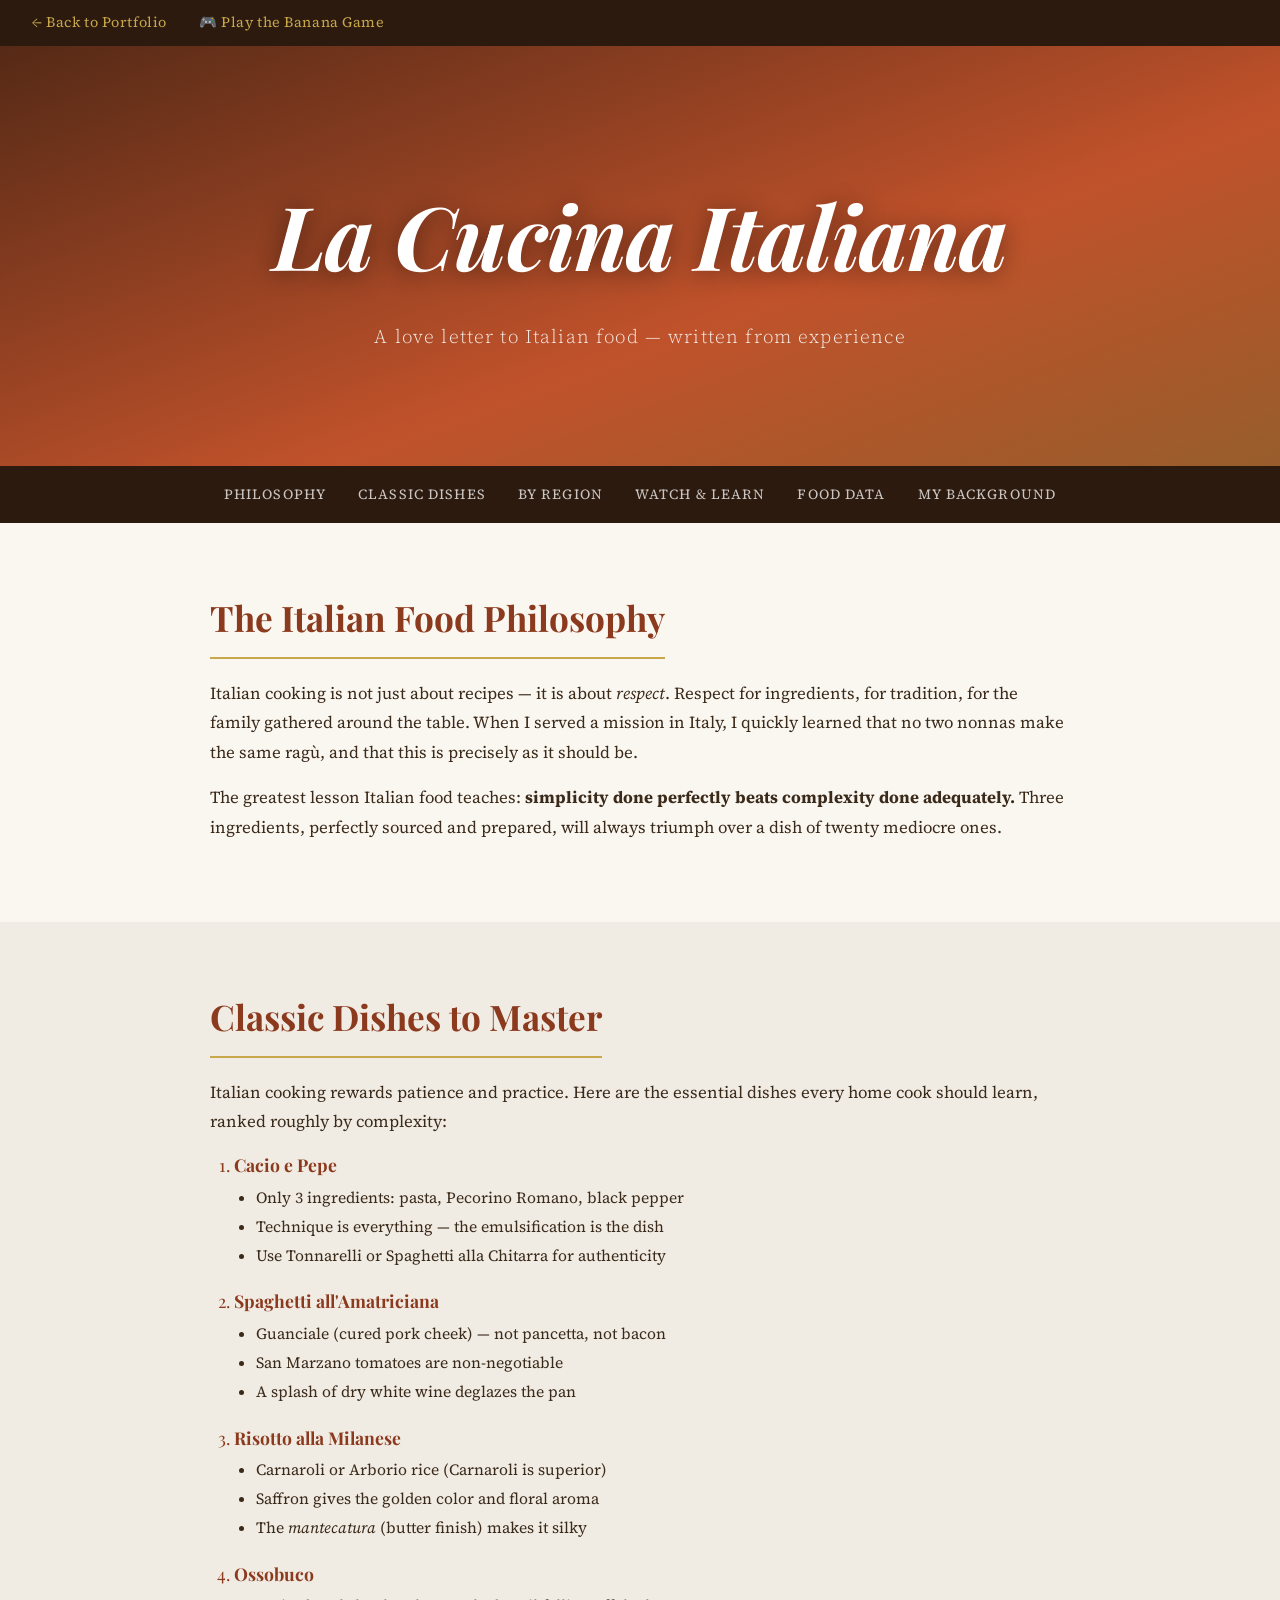
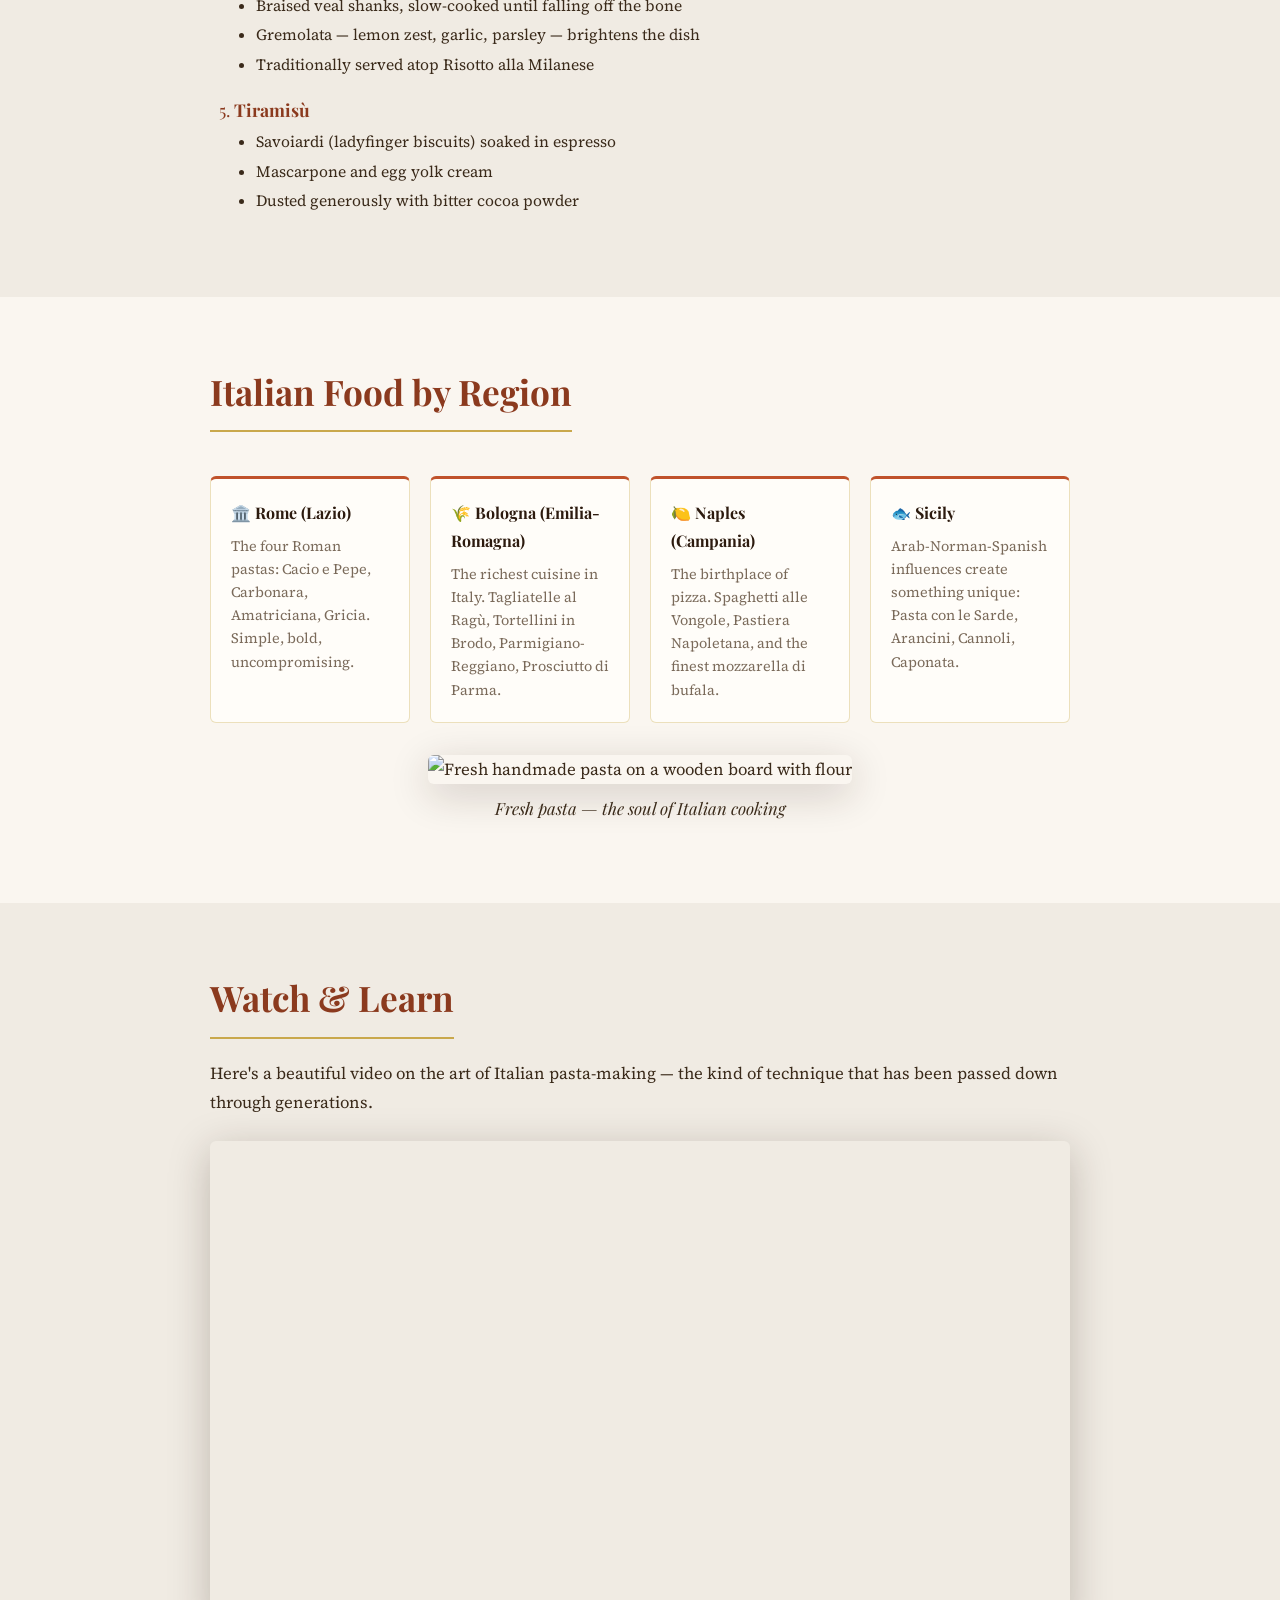
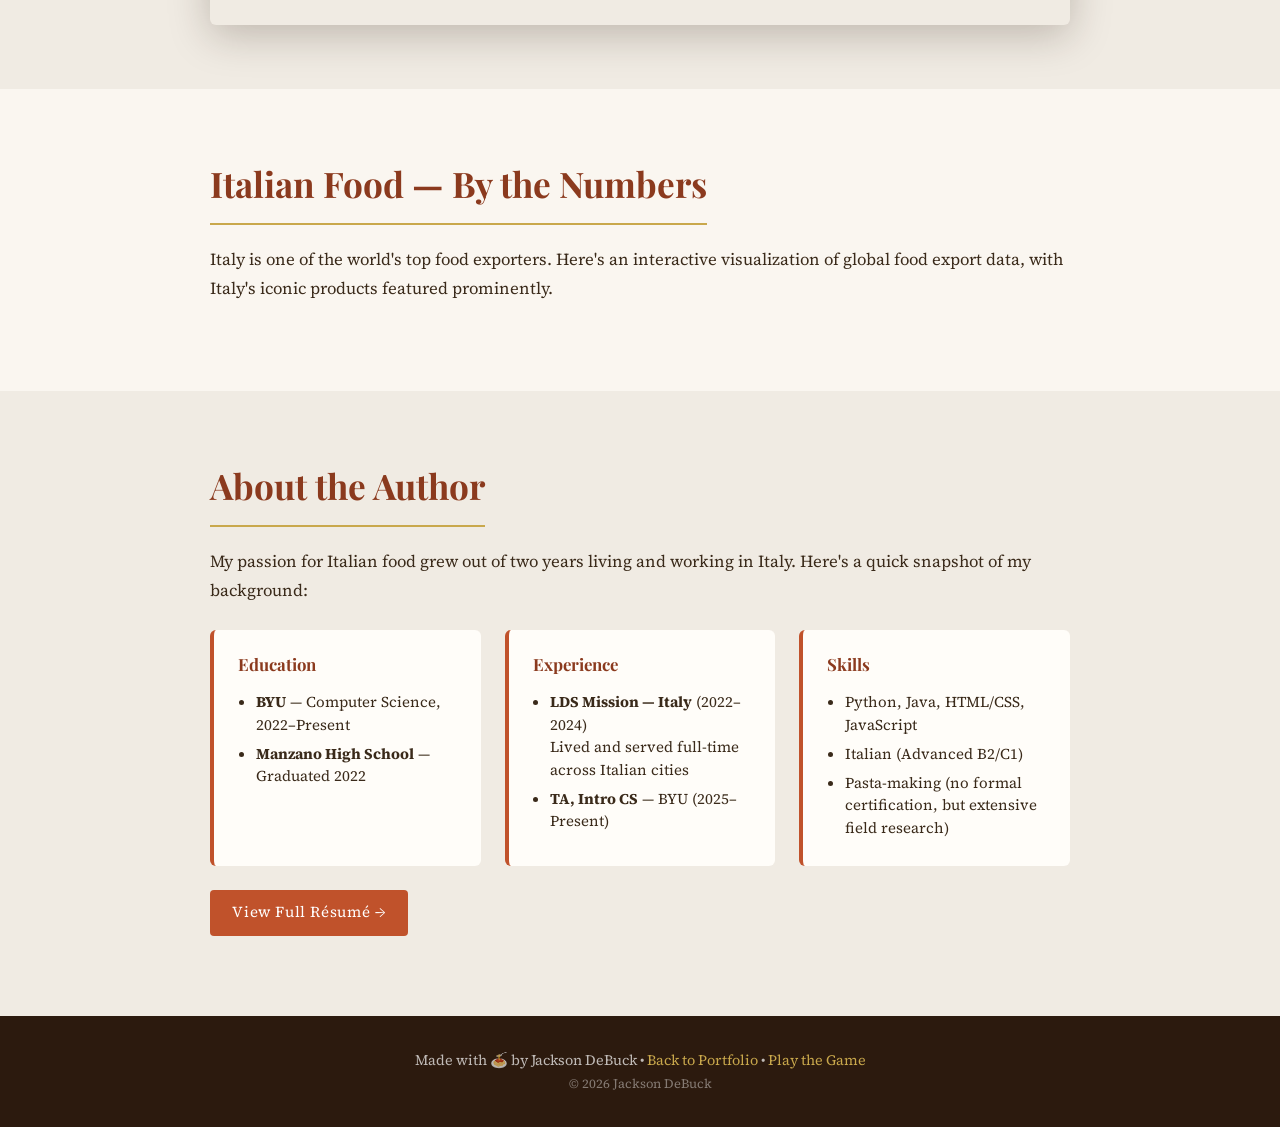
==== files/fromScratch.html @ c1f6c648 "Add files via upload" ====
<!DOCTYPE html>
<html lang="en">
<head>
    <meta charset="UTF-8">
    <meta name="viewport" content="width=device-width, initial-scale=1.0">
    <title>La Cucina Italiana — Jackson DeBuck</title>
    <link rel="stylesheet" href="myStyles.css" />
    <link href="https://fonts.googleapis.com/css2?family=Playfair+Display:ital,wght@0,400;0,700;1,400&family=Source+Serif+4:wght@300;400;600&display=swap" rel="stylesheet">
</head>
<body>

    <!-- ===== NAVIGATION (back to professional pages) ===== -->
    <div id="top-nav">
        <a href="index.html">← Back to Portfolio</a>
        <a href="game.html">🎮 Play the Banana Game</a>
    </div>

    <!-- ===== HERO ===== -->
    <div id="hero">
        <div id="hero-text">
            <h1>La Cucina Italiana</h1>
            <p class="hero-sub">A love letter to Italian food — written from experience</p>
        </div>
    </div>

    <!-- ===== ANCHOR NAVIGATION ===== -->
    <div id="anchor-nav">
        <a href="#philosophy">Philosophy</a>
        <a href="#dishes">Classic Dishes</a>
        <a href="#regions">By Region</a>
        <a href="#video">Watch & Learn</a>
        <a href="#data">Food Data</a>
        <a href="#resume-section">My Background</a>
    </div>

    <!-- ===== PHILOSOPHY SECTION ===== -->
    <div id="philosophy" class="content-section">
        <div class="section-inner">
            <h2>The Italian Food Philosophy</h2>
            <p>Italian cooking is not just about recipes — it is about <em>respect</em>. Respect for ingredients, for tradition, for the family gathered around the table. When I served a mission in Italy, I quickly learned that no two nonnas make the same ragù, and that this is precisely as it should be.</p>
            <p>The greatest lesson Italian food teaches: <strong>simplicity done perfectly beats complexity done adequately.</strong> Three ingredients, perfectly sourced and prepared, will always triumph over a dish of twenty mediocre ones.</p>

            <!-- ON-PAGE ANCHOR TARGET -->
            <a name="philosophy-anchor"></a>
        </div>
    </div>

    <!-- ===== CLASSIC DISHES — ordered list with embedded unordered list ===== -->
    <div id="dishes" class="content-section alt-bg">
        <div class="section-inner">
            <h2>Classic Dishes to Master</h2>
            <p>Italian cooking rewards patience and practice. Here are the essential dishes every home cook should learn, ranked roughly by complexity:</p>

            <ol class="main-list">
                <li>
                    <strong>Cacio e Pepe</strong>
                    <ul class="sub-list">
                        <li>Only 3 ingredients: pasta, Pecorino Romano, black pepper</li>
                        <li>Technique is everything — the emulsification is the dish</li>
                        <li>Use Tonnarelli or Spaghetti alla Chitarra for authenticity</li>
                    </ul>
                </li>
                <li>
                    <strong>Spaghetti all'Amatriciana</strong>
                    <ul class="sub-list">
                        <li>Guanciale (cured pork cheek) — not pancetta, not bacon</li>
                        <li>San Marzano tomatoes are non-negotiable</li>
                        <li>A splash of dry white wine deglazes the pan</li>
                    </ul>
                </li>
                <li>
                    <strong>Risotto alla Milanese</strong>
                    <ul class="sub-list">
                        <li>Carnaroli or Arborio rice (Carnaroli is superior)</li>
                        <li>Saffron gives the golden color and floral aroma</li>
                        <li>The <em>mantecatura</em> (butter finish) makes it silky</li>
                    </ul>
                </li>
                <li>
                    <strong>Ossobuco</strong>
                    <ul class="sub-list">
                        <li>Braised veal shanks, slow-cooked until falling off the bone</li>
                        <li>Gremolata — lemon zest, garlic, parsley — brightens the dish</li>
                        <li>Traditionally served atop Risotto alla Milanese</li>
                    </ul>
                </li>
                <li>
                    <strong>Tiramisù</strong>
                    <ul class="sub-list">
                        <li>Savoiardi (ladyfinger biscuits) soaked in espresso</li>
                        <li>Mascarpone and egg yolk cream</li>
                        <li>Dusted generously with bitter cocoa powder</li>
                    </ul>
                </li>
            </ol>
        </div>
    </div>

    <!-- ===== REGIONS SECTION ===== -->
    <div id="regions" class="content-section">
        <div class="section-inner">
            <h2>Italian Food by Region</h2>
            <div id="regions-grid">
                <div class="region-card">
                    <h3>🏛️ Rome (Lazio)</h3>
                    <p>The four Roman pastas: Cacio e Pepe, Carbonara, Amatriciana, Gricia. Simple, bold, uncompromising.</p>
                </div>
                <div class="region-card">
                    <h3>🌾 Bologna (Emilia-Romagna)</h3>
                    <p>The richest cuisine in Italy. Tagliatelle al Ragù, Tortellini in Brodo, Parmigiano-Reggiano, Prosciutto di Parma.</p>
                </div>
                <div class="region-card">
                    <h3>🍋 Naples (Campania)</h3>
                    <p>The birthplace of pizza. Spaghetti alle Vongole, Pastiera Napoletana, and the finest mozzarella di bufala.</p>
                </div>
                <div class="region-card">
                    <h3>🐟 Sicily</h3>
                    <p>Arab-Norman-Spanish influences create something unique: Pasta con le Sarde, Arancini, Cannoli, Caponata.</p>
                </div>
            </div>

            <!-- IMAGE (not from bootstrap theme) -->
            <div id="food-image-container">
                <img src="https://images.unsplash.com/photo-1555949258-eb67b1ef0ceb?w=900&q=80" alt="Fresh handmade pasta on a wooden board with flour" id="pasta-image" />
                <p class="image-caption">Fresh pasta — the soul of Italian cooking</p>
            </div>
        </div>
    </div>

    <!-- ===== VIDEO SECTION ===== -->
    <div id="video" class="content-section alt-bg">
        <div class="section-inner">
            <h2>Watch &amp; Learn</h2>
            <p>Here's a beautiful video on the art of Italian pasta-making — the kind of technique that has been passed down through generations.</p>
            <div id="video-wrapper">
                <iframe
                    width="760"
                    height="428"
                    src="https://www.youtube.com/embed/IlHU7H0tazA"
                    title="Italian Pasta Making"
                    frameborder="0"
                    allow="accelerometer; autoplay; clipboard-write; encrypted-media; gyroscope; picture-in-picture; web-share"
                    allowfullscreen>
                </iframe>
            </div>
        </div>
    </div>

    <!-- ===== TABLEAU DATA SECTION ===== -->
    <div id="data" class="content-section">
        <div class="section-inner">
            <h2>Italian Food — By the Numbers</h2>
            <p>Italy is one of the world's top food exporters. Here's an interactive visualization of global food export data, with Italy's iconic products featured prominently.</p>
            <div id="tableau-container">
                <div class='tableauPlaceholder' id='viz1713000000000' style='position: relative; width:100%;'>
                    <noscript>
                        <a href='#'>
                            <img alt='Global Food Exports' src='https://public.tableau.com/static/images/Fo/FoodExports_17130/Dashboard1/1_rss.png' style='border: none' />
                        </a>
                    </noscript>
                    <object class='tableauViz' style='display:none;'>
                        <param name='host_url' value='https%3A%2F%2Fpublic.tableau.com%2F' />
                        <param name='embed_code_version' value='3' />
                        <param name='site_root' value='' />
                        <param name='name' value='WorldIndicators/GDPpercapita' />
                        <param name='tabs' value='no' />
                        <param name='toolbar' value='yes' />
                        <param name='animate_transition' value='yes' />
                        <param name='display_static_image' value='yes' />
                        <param name='display_spinner' value='yes' />
                        <param name='display_overlay' value='yes' />
                        <param name='display_count' value='yes' />
                        <param name='language' value='en-US' />
                    </object>
                </div>
                <script type='text/javascript'>
                    var divElement = document.getElementById('viz1713000000000');
                    var vizElement = divElement.getElementsByTagName('object')[0];
                    vizElement.style.width='100%';
                    vizElement.style.height='527px';
                    var scriptElement = document.createElement('script');
                    scriptElement.src = 'https://public.tableau.com/javascripts/api/viz_v1.js';
                    vizElement.parentNode.insertBefore(scriptElement, vizElement);
                </script>
            </div>
        </div>
    </div>

    <!-- ===== RESUME SECTION ===== -->
    <div id="resume-section" class="content-section alt-bg">
        <div class="section-inner">
            <h2>About the Author</h2>
            <p>My passion for Italian food grew out of two years living and working in Italy. Here's a quick snapshot of my background:</p>

            <div id="mini-resume">
                <div class="resume-block">
                    <h3>Education</h3>
                    <ul>
                        <li><strong>BYU</strong> — Computer Science, 2022–Present</li>
                        <li><strong>Manzano High School</strong> — Graduated 2022</li>
                    </ul>
                </div>
                <div class="resume-block">
                    <h3>Experience</h3>
                    <ul>
                        <li><strong>LDS Mission — Italy</strong> (2022–2024)<br>Lived and served full-time across Italian cities</li>
                        <li><strong>TA, Intro CS</strong> — BYU (2025–Present)</li>
                    </ul>
                </div>
                <div class="resume-block">
                    <h3>Skills</h3>
                    <ul>
                        <li>Python, Java, HTML/CSS, JavaScript</li>
                        <li>Italian (Advanced B2/C1)</li>
                        <li>Pasta-making (no formal certification, but extensive field research)</li>
                    </ul>
                </div>
            </div>
            <p style="margin-top:1.5rem;"><a href="resume.html" class="btn-link">View Full Résumé →</a></p>
        </div>
    </div>

    <!-- ===== FOOTER ===== -->
    <div id="scratch-footer">
        <p>Made with 🍝 by Jackson DeBuck &bull; <a href="index.html">Back to Portfolio</a> &bull; <a href="game.html">Play the Game</a></p>
        <p style="font-size:0.8rem; opacity:0.6;">© 2026 Jackson DeBuck</p>
    </div>

</body>
</html>
---- files/myStyles.css ----
/* ============================================================
   myStyles.css — Custom stylesheet for La Cucina Italiana
   Jackson DeBuck — From-scratch page
   ============================================================ */

/* --- CSS Variables ----------------------------------------- */
:root {
    --cream: #faf6f0;
    --warm-white: #fffdf9;
    --terracotta: #c0522b;
    --terracotta-dark: #8b3a1e;
    --olive: #5a6e2c;
    --deep-brown: #2c1a0e;
    --gold: #c9a84c;
    --text-body: #3a2a1a;
    --text-muted: #7a6a5a;
    --alt-bg: #f0ebe3;
    --font-display: 'Playfair Display', Georgia, serif;
    --font-body: 'Source Serif 4', Georgia, serif;
}

/* --- Base Reset & Body ------------------------------------- */
*, *::before, *::after {
    box-sizing: border-box;
    margin: 0;
    padding: 0;
}

body {
    background-color: var(--cream);
    color: var(--text-body);
    font-family: var(--font-body);
    font-size: 1.05rem;
    line-height: 1.75;
}

/* --- DIV 1: Top Navigation Bar ----------------------------- */
#top-nav {
    background-color: var(--deep-brown);
    padding: 0.65rem 2rem;
    display: flex;
    gap: 2rem;
    align-items: center;
}

#top-nav a {
    color: var(--gold);
    text-decoration: none;
    font-family: var(--font-body);
    font-size: 0.9rem;
    letter-spacing: 0.04em;
    transition: color 0.2s;
}

#top-nav a:hover {
    color: #fff;
}

/* --- DIV 2: Hero Section ----------------------------------- */
#hero {
    background-color: var(--terracotta);
    background-image:
        linear-gradient(160deg, rgba(44,26,14,0.72) 0%, rgba(192,82,43,0.55) 60%, rgba(90,110,44,0.4) 100%),
        url('https://images.unsplash.com/photo-1588166524941-3bf61a9c41db?w=1400&q=80');
    background-size: cover;
    background-position: center;
    min-height: 420px;
    display: flex;
    align-items: center;
    justify-content: center;
    text-align: center;
    padding: 4rem 2rem;
}

#hero-text h1 {
    font-family: var(--font-display);
    font-size: clamp(2.8rem, 7vw, 5.5rem);
    font-style: italic;
    color: #fff;
    text-shadow: 0 2px 24px rgba(0,0,0,0.45);
    margin-bottom: 0.5rem;
    letter-spacing: -0.01em;
}

.hero-sub {
    font-family: var(--font-body);
    font-size: 1.2rem;
    color: rgba(255,255,255,0.88);
    font-weight: 300;
    letter-spacing: 0.06em;
}

/* --- DIV 3: Anchor Navigation ------------------------------ */
#anchor-nav {
    background-color: var(--deep-brown);
    padding: 0.8rem 2rem;
    display: flex;
    flex-wrap: wrap;
    gap: 0.5rem 2rem;
    justify-content: center;
}

#anchor-nav a {
    color: rgba(255,255,255,0.75);
    text-decoration: none;
    font-family: var(--font-body);
    font-size: 0.875rem;
    letter-spacing: 0.08em;
    text-transform: uppercase;
    padding: 0.2rem 0;
    border-bottom: 1px solid transparent;
    transition: color 0.2s, border-color 0.2s;
}

#anchor-nav a:hover {
    color: var(--gold);
    border-bottom-color: var(--gold);
}

/* --- DIV 4: Content Sections ------------------------------- */
.content-section {
    padding: 4rem 2rem;
}

.content-section.alt-bg {
    background-color: var(--alt-bg);
}

.section-inner {
    max-width: 860px;
    margin: 0 auto;
}

.content-section h2 {
    font-family: var(--font-display);
    font-size: 2.2rem;
    color: var(--terracotta-dark);
    margin-bottom: 1.25rem;
    border-bottom: 2px solid var(--gold);
    padding-bottom: 0.5rem;
    display: inline-block;
}

.content-section p {
    color: var(--text-body);
    margin-bottom: 1rem;
    font-size: 1.05rem;
}

/* --- Ordered List with nested Unordered List --------------- */
.main-list {
    padding-left: 1.5rem;
    margin-top: 1rem;
}

.main-list > li {
    font-family: var(--font-display);
    font-size: 1.1rem;
    color: var(--terracotta-dark);
    margin-bottom: 1.25rem;
    line-height: 1.5;
}

.sub-list {
    font-family: var(--font-body);
    font-size: 0.98rem;
    color: var(--text-body);
    padding-left: 1.4rem;
    margin-top: 0.4rem;
    list-style-type: disc;
}

.sub-list li {
    margin-bottom: 0.25rem;
    line-height: 1.6;
}

/* --- DIV 5: Regions Grid ----------------------------------- */
#regions-grid {
    display: grid;
    grid-template-columns: repeat(auto-fit, minmax(190px, 1fr));
    gap: 1.25rem;
    margin: 1.5rem 0;
}

.region-card {
    background: var(--warm-white);
    border: 1px solid rgba(201,168,76,0.35);
    border-radius: 6px;
    padding: 1.25rem;
    border-top: 3px solid var(--terracotta);
    transition: transform 0.2s, box-shadow 0.2s;
}

.region-card:hover {
    transform: translateY(-3px);
    box-shadow: 0 8px 24px rgba(44,26,14,0.12);
}

.region-card h3 {
    font-family: var(--font-display);
    font-size: 1rem;
    color: var(--deep-brown);
    margin-bottom: 0.5rem;
}

.region-card p {
    font-size: 0.9rem;
    color: var(--text-muted);
    margin: 0;
    line-height: 1.6;
}

/* --- Food Image -------------------------------------------- */
#food-image-container {
    margin-top: 2rem;
    text-align: center;
}

#pasta-image {
    width: 100%;
    max-width: 720px;
    height: 340px;
    object-fit: cover;
    border-radius: 6px;
    box-shadow: 0 10px 40px rgba(44,26,14,0.2);
}

.image-caption {
    font-family: var(--font-display);
    font-style: italic;
    color: var(--text-muted);
    font-size: 0.9rem;
    margin-top: 0.6rem;
}

/* --- DIV 6: Video Wrapper ---------------------------------- */
#video-wrapper {
    margin-top: 1.5rem;
    position: relative;
    width: 100%;
    padding-bottom: 56.25%;
    height: 0;
    overflow: hidden;
    border-radius: 6px;
    box-shadow: 0 10px 40px rgba(44,26,14,0.25);
}

#video-wrapper iframe {
    position: absolute;
    top: 0;
    left: 0;
    width: 100%;
    height: 100%;
    border: none;
}

/* --- Tableau Container ------------------------------------- */
#tableau-container {
    margin-top: 1.5rem;
    background: var(--warm-white);
    border-radius: 6px;
    overflow: hidden;
    box-shadow: 0 4px 20px rgba(44,26,14,0.1);
}

/* --- DIV 7: Mini Resume ------------------------------------ */
#mini-resume {
    display: grid;
    grid-template-columns: repeat(auto-fit, minmax(230px, 1fr));
    gap: 1.5rem;
    margin-top: 1.5rem;
}

.resume-block {
    background: var(--warm-white);
    padding: 1.25rem 1.5rem;
    border-radius: 6px;
    border-left: 4px solid var(--terracotta);
}

.resume-block h3 {
    font-family: var(--font-display);
    font-size: 1.05rem;
    color: var(--terracotta-dark);
    margin-bottom: 0.75rem;
}

.resume-block ul {
    padding-left: 1.1rem;
    font-size: 0.94rem;
    color: var(--text-body);
}

.resume-block ul li {
    margin-bottom: 0.4rem;
    line-height: 1.5;
}

.btn-link {
    display: inline-block;
    background-color: var(--terracotta);
    color: #fff;
    text-decoration: none;
    font-family: var(--font-body);
    padding: 0.6rem 1.4rem;
    border-radius: 4px;
    font-size: 0.95rem;
    letter-spacing: 0.04em;
    transition: background-color 0.2s;
}

.btn-link:hover {
    background-color: var(--terracotta-dark);
}

/* --- Footer ------------------------------------------------ */
#scratch-footer {
    background-color: var(--deep-brown);
    color: rgba(255,255,255,0.7);
    text-align: center;
    padding: 2rem;
    font-family: var(--font-body);
    font-size: 0.9rem;
}

#scratch-footer a {
    color: var(--gold);
    text-decoration: none;
}

#scratch-footer a:hover {
    text-decoration: underline;
}

/* --- Responsive -------------------------------------------- */
@media (max-width: 600px) {
    #top-nav {
        flex-direction: column;
        gap: 0.5rem;
        align-items: flex-start;
    }
    #anchor-nav {
        gap: 0.4rem 1rem;
    }
    .content-section h2 {
        font-size: 1.6rem;
    }
}
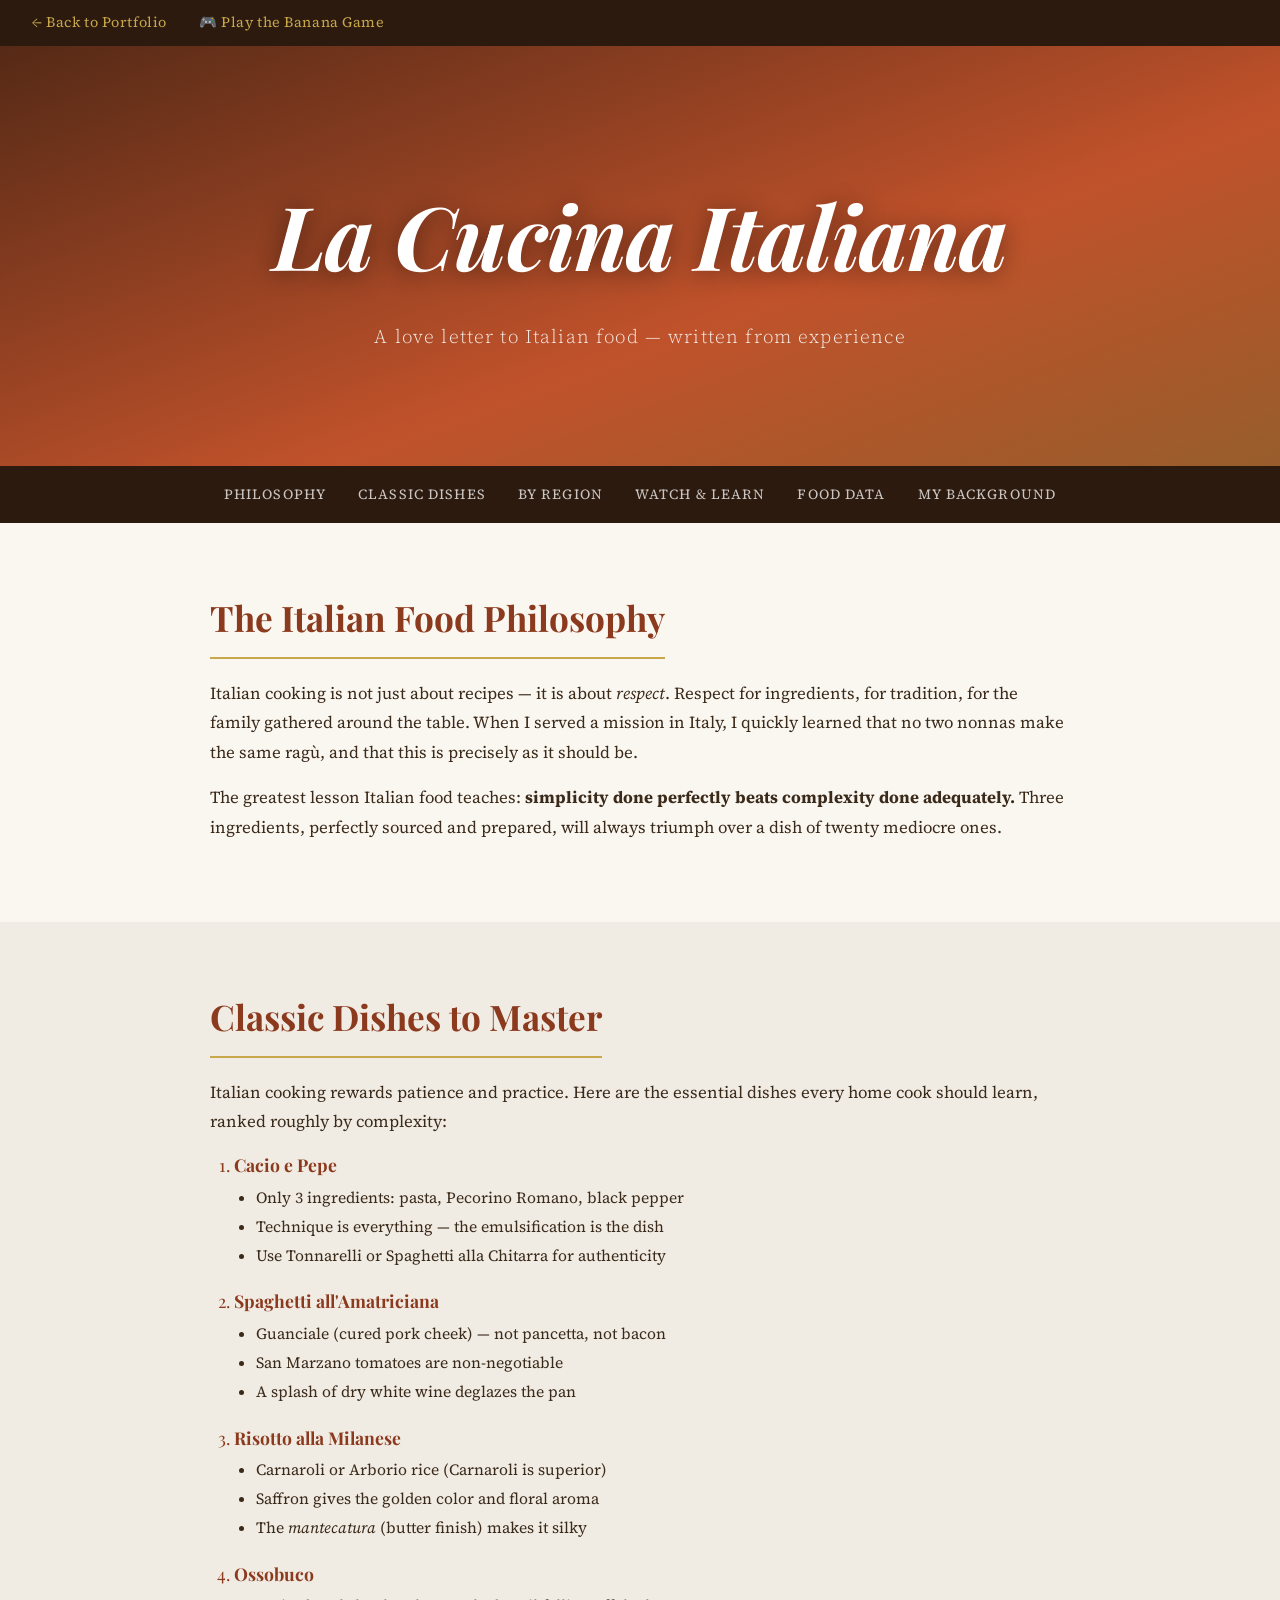
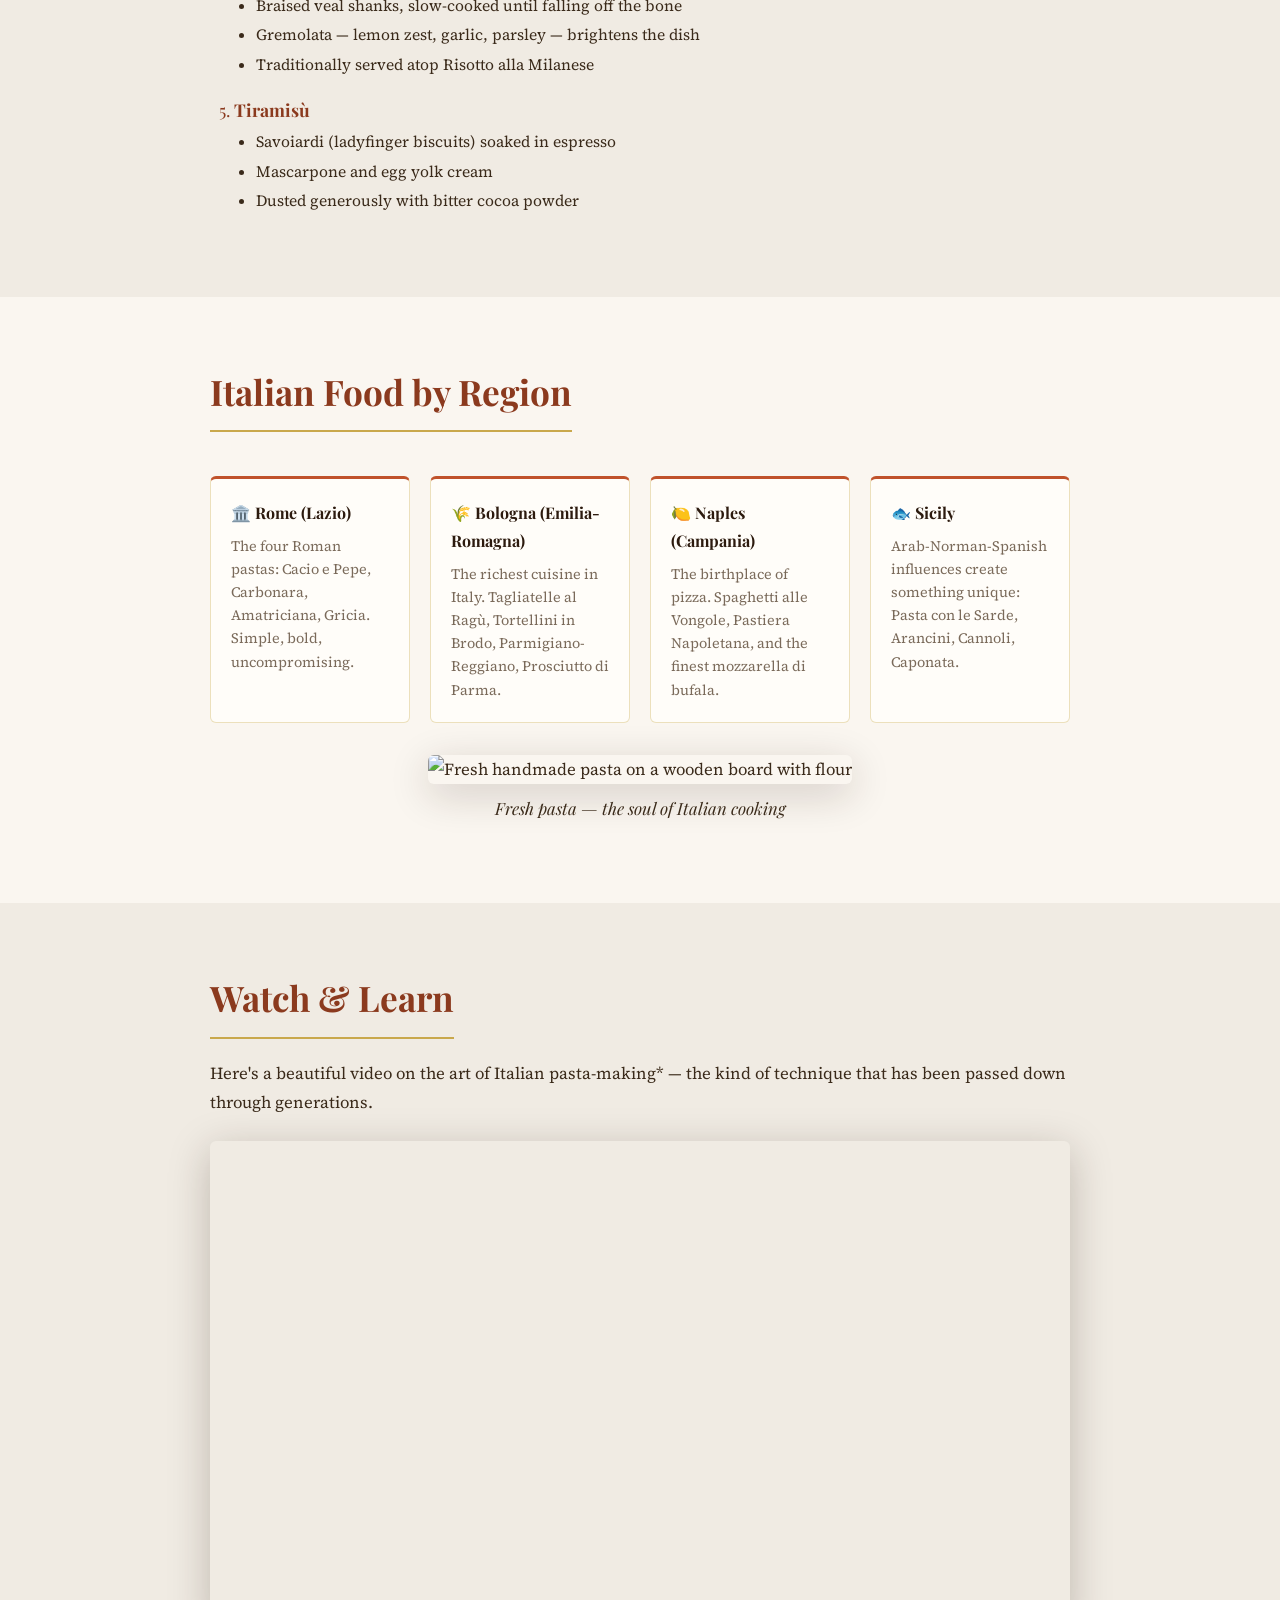
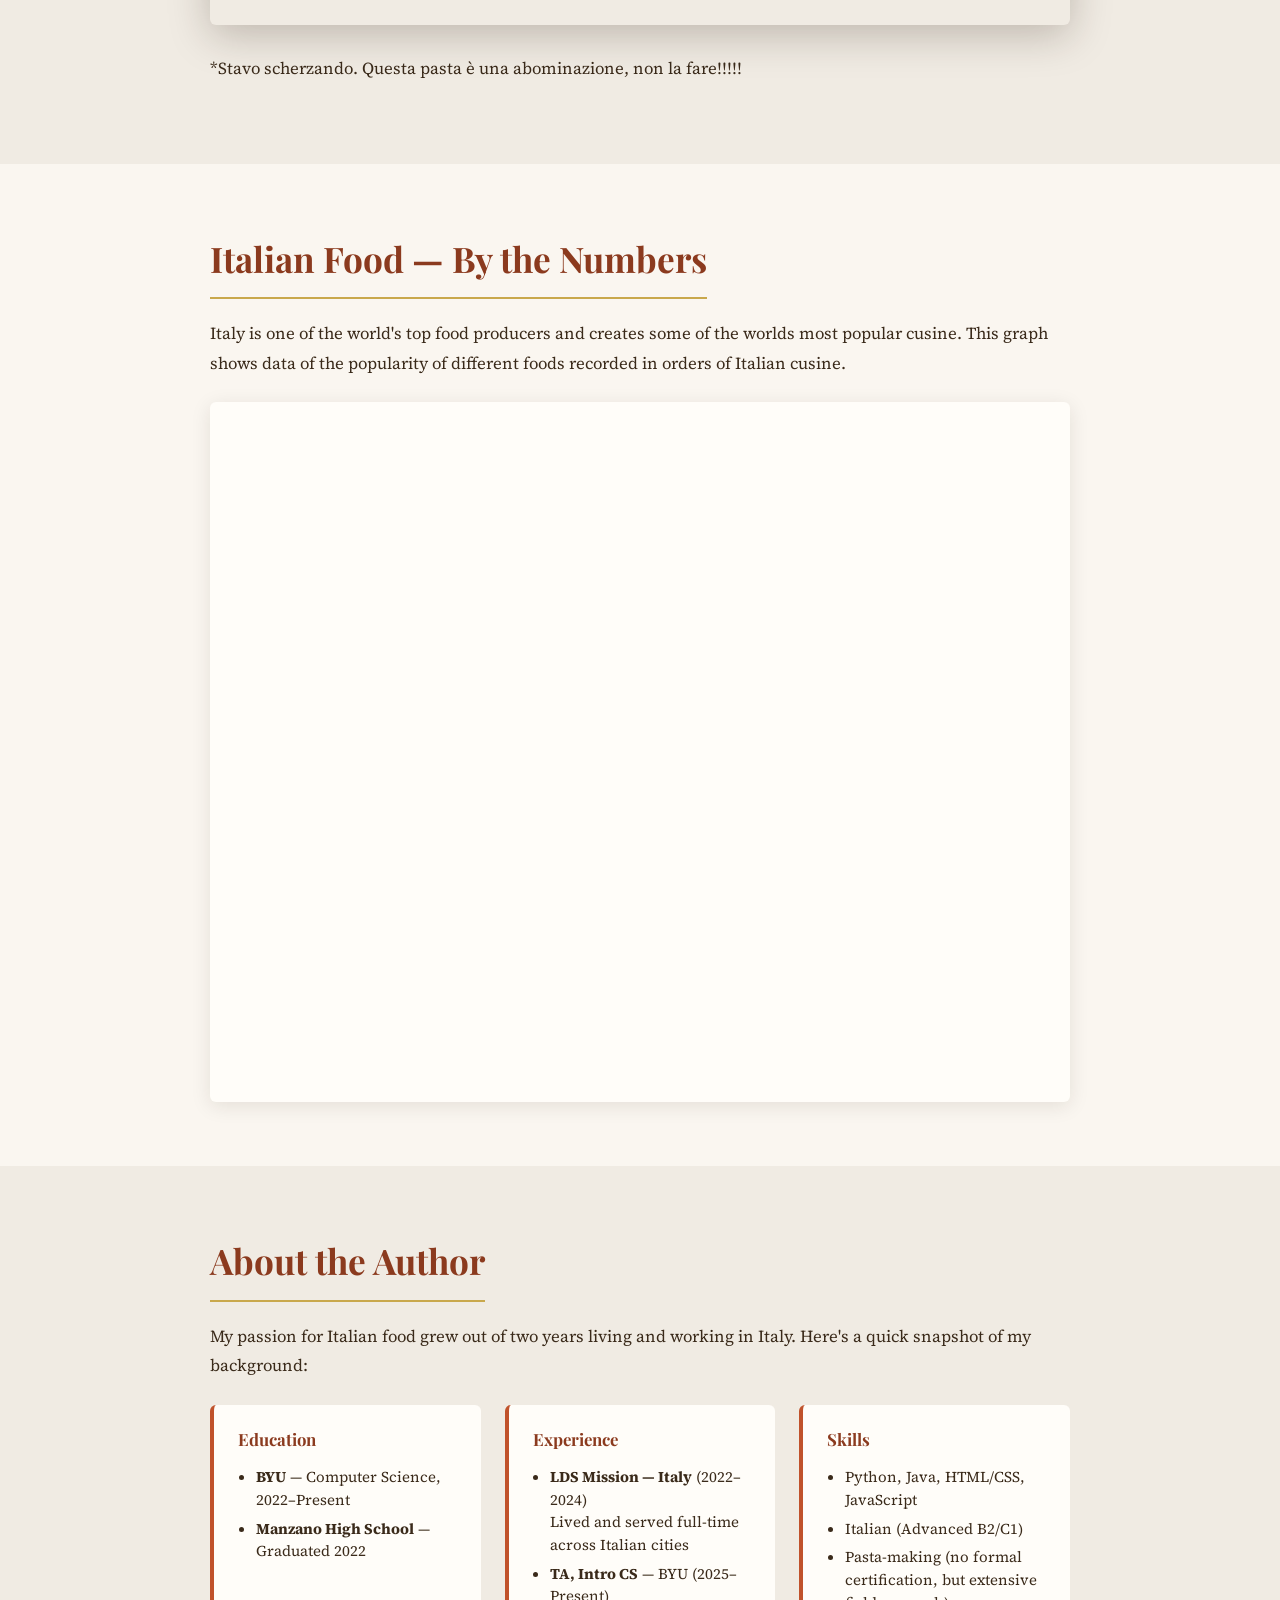
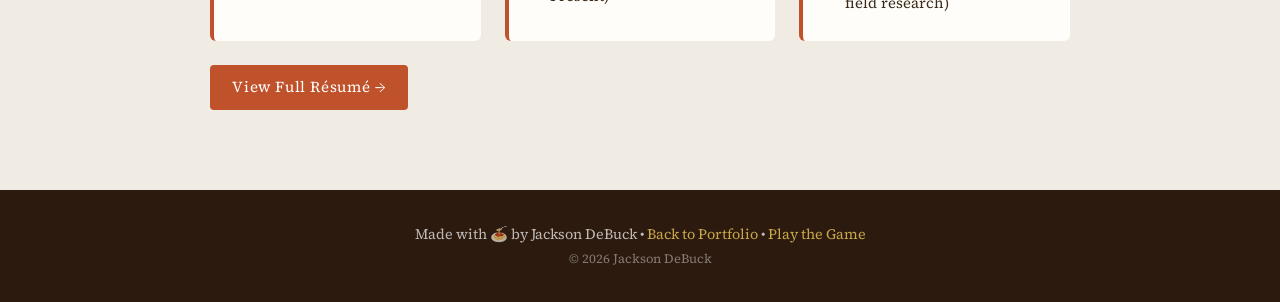
==== commit a03b02cd: "Add files via upload" ====
--- a/files/fromScratch.html
+++ b/files/fromScratch.html
@@ -131,61 +131,67 @@
     <div id="video" class="content-section alt-bg">
         <div class="section-inner">
             <h2>Watch &amp; Learn</h2>
-            <p>Here's a beautiful video on the art of Italian pasta-making — the kind of technique that has been passed down through generations.</p>
+            <p>Here's a beautiful video on the art of Italian pasta-making* — the kind of technique that has been passed down through generations.</p>
             <div id="video-wrapper">
                 <iframe
                     width="760"
                     height="428"
-                    src="https://www.youtube.com/embed/IlHU7H0tazA"
+                    src="https://www.youtube.com/embed/0rtjiSUk7YI"
                     title="Italian Pasta Making"
                     frameborder="0"
                     allow="accelerometer; autoplay; clipboard-write; encrypted-media; gyroscope; picture-in-picture; web-share"
                     allowfullscreen>
                 </iframe>
             </div>
+              <br>
+            <p>*Stavo scherzando. Questa pasta è una abominazione, non la fare!!!!!</p>
         </div>
     </div>
 
     <!-- ===== TABLEAU DATA SECTION ===== -->
-    <div id="data" class="content-section">
-        <div class="section-inner">
-            <h2>Italian Food — By the Numbers</h2>
-            <p>Italy is one of the world's top food exporters. Here's an interactive visualization of global food export data, with Italy's iconic products featured prominently.</p>
-            <div id="tableau-container">
-                <div class='tableauPlaceholder' id='viz1713000000000' style='position: relative; width:100%;'>
-                    <noscript>
-                        <a href='#'>
-                            <img alt='Global Food Exports' src='https://public.tableau.com/static/images/Fo/FoodExports_17130/Dashboard1/1_rss.png' style='border: none' />
-                        </a>
-                    </noscript>
-                    <object class='tableauViz' style='display:none;'>
-                        <param name='host_url' value='https%3A%2F%2Fpublic.tableau.com%2F' />
-                        <param name='embed_code_version' value='3' />
-                        <param name='site_root' value='' />
-                        <param name='name' value='WorldIndicators/GDPpercapita' />
-                        <param name='tabs' value='no' />
-                        <param name='toolbar' value='yes' />
-                        <param name='animate_transition' value='yes' />
-                        <param name='display_static_image' value='yes' />
-                        <param name='display_spinner' value='yes' />
-                        <param name='display_overlay' value='yes' />
-                        <param name='display_count' value='yes' />
-                        <param name='language' value='en-US' />
-                    </object>
-                </div>
-                <script type='text/javascript'>
-                    var divElement = document.getElementById('viz1713000000000');
-                    var vizElement = divElement.getElementsByTagName('object')[0];
-                    vizElement.style.width='100%';
-                    vizElement.style.height='527px';
-                    var scriptElement = document.createElement('script');
-                    scriptElement.src = 'https://public.tableau.com/javascripts/api/viz_v1.js';
-                    vizElement.parentNode.insertBefore(scriptElement, vizElement);
-                </script>
-            </div>
-        </div>
-    </div>
-
+   <div id="data" class="content-section">
+    <div class="section-inner">
+        <h2>Italian Food — By the Numbers</h2>
+        <p>Italy is one of the world's top food producers and creates some of the worlds most popular cusine. This graph shows data of the popularity of different foods recorded in orders of Italian cusine.</p>
+
+        <div id="tableau-container">
+            <div class='tableauPlaceholder' id='viz1776843192688' style='position: relative; width:100%; height:700px;'>
+                <noscript>
+                    <a href='#'>
+                        <img alt='Demand of orders / Cuisine-Italian'
+                             src='https://public.tableau.com/static/images/Fo/Food-Forecasting-Analysis-Data-Italian-Demand-of-Orders/DemandofordersCuisine-Italian/1_rss.png'
+                             style='border: none' />
+                    </a>
+                </noscript>
+
+                <object class='tableauViz' style='display:none;'>
+                    <param name='host_url' value='https%3A%2F%2Fpublic.tableau.com%2F' />
+                    <param name='embed_code_version' value='3' />
+                    <param name='site_root' value='' />
+                    <param name='name' value='Food-Forecasting-Analysis-Data-Italian-Demand-of-Orders/DemandofordersCuisine-Italian' />
+                    <param name='tabs' value='no' />
+                    <param name='toolbar' value='yes' />
+                    <param name='animate_transition' value='yes' />
+                    <param name='display_static_image' value='yes' />
+                    <param name='display_spinner' value='yes' />
+                    <param name='display_overlay' value='yes' />
+                    <param name='display_count' value='yes' />
+                    <param name='language' value='it-IT' />
+                </object>
+            </div>
+
+            <script type='text/javascript'>
+                var divElement = document.getElementById('viz1776843192688');
+                var vizElement = divElement.getElementsByTagName('object')[0];
+                vizElement.style.width = '100%';
+                vizElement.style.height = (divElement.offsetWidth * 0.75) + 'px';
+                var scriptElement = document.createElement('script');
+                scriptElement.src = 'https://public.tableau.com/javascripts/api/viz_v1.js';
+                vizElement.parentNode.insertBefore(scriptElement, vizElement);
+            </script>
+        </div>
+    </div>
+</div>
     <!-- ===== RESUME SECTION ===== -->
     <div id="resume-section" class="content-section alt-bg">
         <div class="section-inner">
